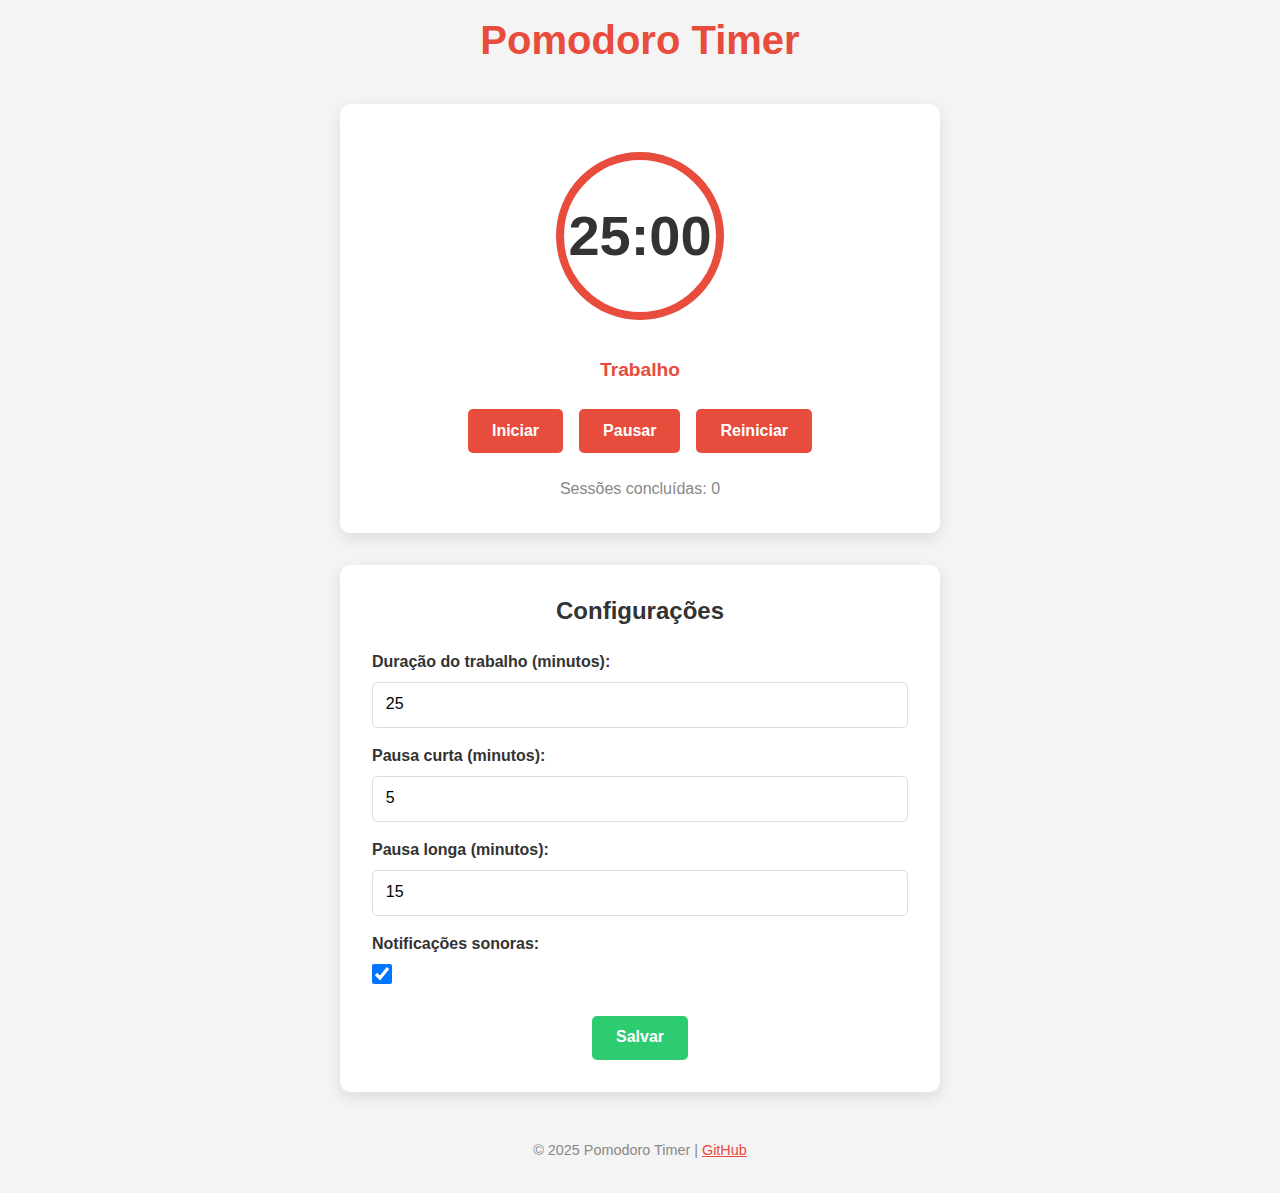
==== index.html @ 08240e0c "Pomodoro timer web simples em HTML/CSS/JS." ====
<!DOCTYPE html>
<html lang="pt-BR">

<head>
    <meta charset="UTF-8">
    <meta name="viewport" content="width=device-width, initial-scale=1.0">
    <meta name="description"
        content="Pomodoro Timer - Uma ferramenta para aumentar sua produtividade com o método Pomodoro">
    <meta name="keywords" content="pomodoro, timer, produtividade, foco, técnica pomodoro">
    <meta name="author" content="Seu Nome">
    <meta name="theme-color" content="#e74c3c">
    <title>Pomodoro Timer</title>
    <!-- Favicon -->
    <link rel="icon" href="assets/favicon.ico" type="image/x-icon">
    <!-- Manifest for PWA -->
    <link rel="manifest" href="manifest.json">
    <!-- CSS -->
    <link rel="stylesheet" href="css/reset.css">
    <link rel="stylesheet" href="css/style.css">
    <!-- Google Analytics -->
    <!-- Google tag (gtag.js) -->
    <script async src="https://www.googletagmanager.com/gtag/js?id=G-XXXXXXXXXX"></script>
    <script>
        window.dataLayer = window.dataLayer || [];
        function gtag() { dataLayer.push(arguments); }
        gtag('js', new Date());
        gtag('config', 'G-XXXXXXXXXX');

        // Track timer events
        function trackEvent(category, action, label) {
            gtag('event', action, {
                'event_category': category,
                'event_label': label
            });
        }
    </script>
</head>

<body>
    <header>
        <h1>Pomodoro Timer</h1>
    </header>

    <main>
        <section class="timer-container">
            <div class="progress-circle">
                <svg class="progress-ring" width="200" height="200">
                    <circle class="progress-ring-bg" cx="100" cy="100" r="80"></circle>
                    <circle class="progress-ring-circle" cx="100" cy="100" r="80" id="progress-ring-circle"></circle>
                </svg>
                <div class="timer-display">
                    <span id="minutes">25</span>:<span id="seconds">00</span>
                </div>
            </div>
            <div class="timer-mode">
                <span id="current-mode">Trabalho</span>
            </div>
            <div class="timer-controls">
                <button id="start-btn" class="btn">Iniciar</button>
                <button id="pause-btn" class="btn">Pausar</button>
                <button id="reset-btn" class="btn">Reiniciar</button>
            </div>
            <div class="session-counter">
                <span>Sessões concluídas: <span id="session-count">0</span></span>
            </div>
        </section>

        <section class="settings-container">
            <h2>Configurações</h2>
            <form id="settings-form">
                <div class="form-group">
                    <label for="work-duration">Duração do trabalho (minutos):</label>
                    <input type="number" id="work-duration" min="1" max="60" value="25">
                </div>
                <div class="form-group">
                    <label for="short-break-duration">Pausa curta (minutos):</label>
                    <input type="number" id="short-break-duration" min="1" max="30" value="5">
                </div>
                <div class="form-group">
                    <label for="long-break-duration">Pausa longa (minutos):</label>
                    <input type="number" id="long-break-duration" min="1" max="60" value="15">
                </div>
                <div class="form-group">
                    <label for="sound-enabled">Notificações sonoras:</label>
                    <input type="checkbox" id="sound-enabled" checked>
                </div>
                <button type="submit" class="btn">Salvar</button>
            </form>
        </section>
    </main>

    <footer>
        <p>&copy; 2025 Pomodoro Timer | <a href="https://github.com/matheusdmlopes/pomodoro-timer-web"
                target="_blank">GitHub</a></p>
    </footer>

    <!-- JavaScript -->
    <script src="js/settings.js"></script>
    <script src="js/timer.js"></script>
    <script src="js/main.js"></script>
</body>

</html>
---- css/style.css ----
/* Variables */
:root {
    --primary-color: #e74c3c;
    --primary-dark: #c0392b;
    --secondary-color: #2ecc71;
    --dark-color: #333;
    --light-color: #f4f4f4;
    --gray-color: #888;
    --transition: all 0.3s ease;
    --shadow: 0 5px 15px rgba(0, 0, 0, 0.1);
    --container-width: 600px;
}

/* Base Styles */
body {
    display: flex;
    flex-direction: column;
    min-height: 100vh;
    background-color: var(--light-color);
    padding: 1rem;
}

header {
    text-align: center;
    margin-bottom: 2rem;
}

h1 {
    color: var(--primary-color);
    font-size: 2.5rem;
    margin-bottom: 0.5rem;
}

main {
    flex: 1;
    display: flex;
    flex-direction: column;
    align-items: center;
    gap: 2rem;
    max-width: var(--container-width);
    margin: 0 auto;
    width: 100%;
}

footer {
    text-align: center;
    padding: 1rem 0;
    margin-top: 2rem;
    color: var(--gray-color);
    font-size: 0.9rem;
}

footer a {
    color: var(--primary-color);
    text-decoration: underline;
}

/* Timer Styles */
.timer-container {
    background-color: white;
    padding: 2rem;
    border-radius: 10px;
    box-shadow: var(--shadow);
    text-align: center;
    width: 100%;
    position: relative;
}

.timer-progress {
    position: absolute;
    width: 100%;
    height: 100%;
    top: 0;
    left: 0;
    z-index: 0;
    border-radius: 10px;
    overflow: hidden;
}

.progress-circle {
    position: relative;
    width: 200px;
    height: 200px;
    margin: 0 auto 20px;
}

.progress-ring {
    transform: rotate(-90deg);
    transform-origin: 50% 50%;
}

.progress-ring-circle {
    stroke: var(--primary-color);
    stroke-width: 8px;
    fill: transparent;
    stroke-dasharray: 502;
    stroke-dashoffset: 0;
    transition: stroke-dashoffset 0.5s ease;
}

.progress-ring-bg {
    stroke: #f1f1f1;
    stroke-width: 8px;
    fill: transparent;
}

.timer-display {
    font-size: 3.5rem;
    font-weight: bold;
    color: var(--dark-color);
    position: absolute;
    top: 50%;
    left: 50%;
    transform: translate(-50%, -50%);
    z-index: 1;
    width: 100%;
}

.timer-mode {
    font-size: 1.2rem;
    color: var(--primary-color);
    margin-bottom: 1.5rem;
    font-weight: 600;
}

.timer-controls {
    display: flex;
    justify-content: center;
    gap: 1rem;
    margin-bottom: 1.5rem;
}

.btn {
    background-color: var(--primary-color);
    color: white;
    border: none;
    padding: 0.8rem 1.5rem;
    border-radius: 5px;
    font-weight: 600;
    transition: var(--transition);
}

.btn:hover {
    background-color: var(--primary-dark);
    transform: translateY(-3px);
}

.session-counter {
    font-size: 1rem;
    color: var(--gray-color);
}

/* Settings Styles */
.settings-container {
    background-color: white;
    padding: 2rem;
    border-radius: 10px;
    box-shadow: var(--shadow);
    width: 100%;
}

.settings-container h2 {
    color: var(--dark-color);
    margin-bottom: 1.5rem;
    text-align: center;
}

#settings-form {
    display: flex;
    flex-direction: column;
    gap: 1rem;
}

.form-group {
    display: flex;
    flex-direction: column;
    gap: 0.5rem;
}

label {
    font-weight: 600;
    color: var(--dark-color);
}

input[type="number"] {
    padding: 0.8rem;
    border: 1px solid #ddd;
    border-radius: 5px;
    width: 100%;
}

input[type="checkbox"] {
    width: 20px;
    height: 20px;
}

#settings-form .btn {
    margin-top: 1rem;
    align-self: center;
    background-color: var(--secondary-color);
}

#settings-form .btn:hover {
    background-color: #27ae60;
}

/* Responsive */
@media (max-width: 768px) {
    :root {
        --container-width: 100%;
    }

    .timer-display {
        font-size: 3rem;
    }

    .progress-circle {
        width: 180px;
        height: 180px;
    }

    .progress-ring {
        width: 180px;
        height: 180px;
    }

    .timer-controls {
        flex-direction: column;
        align-items: center;
        gap: 0.8rem;
    }

    .btn {
        width: 100%;
        max-width: 200px;
    }

    .settings-container {
        padding: 1.5rem;
    }

    .form-group {
        flex-direction: column;
    }

    input[type="number"] {
        padding: 0.7rem;
    }
}

@media (max-width: 480px) {
    .timer-display {
        font-size: 2.5rem;
    }

    .progress-circle {
        width: 150px;
        height: 150px;
    }

    .progress-ring {
        width: 150px;
        height: 150px;
    }

    h1 {
        font-size: 2rem;
    }

    .timer-container,
    .settings-container {
        padding: 1rem;
    }
}
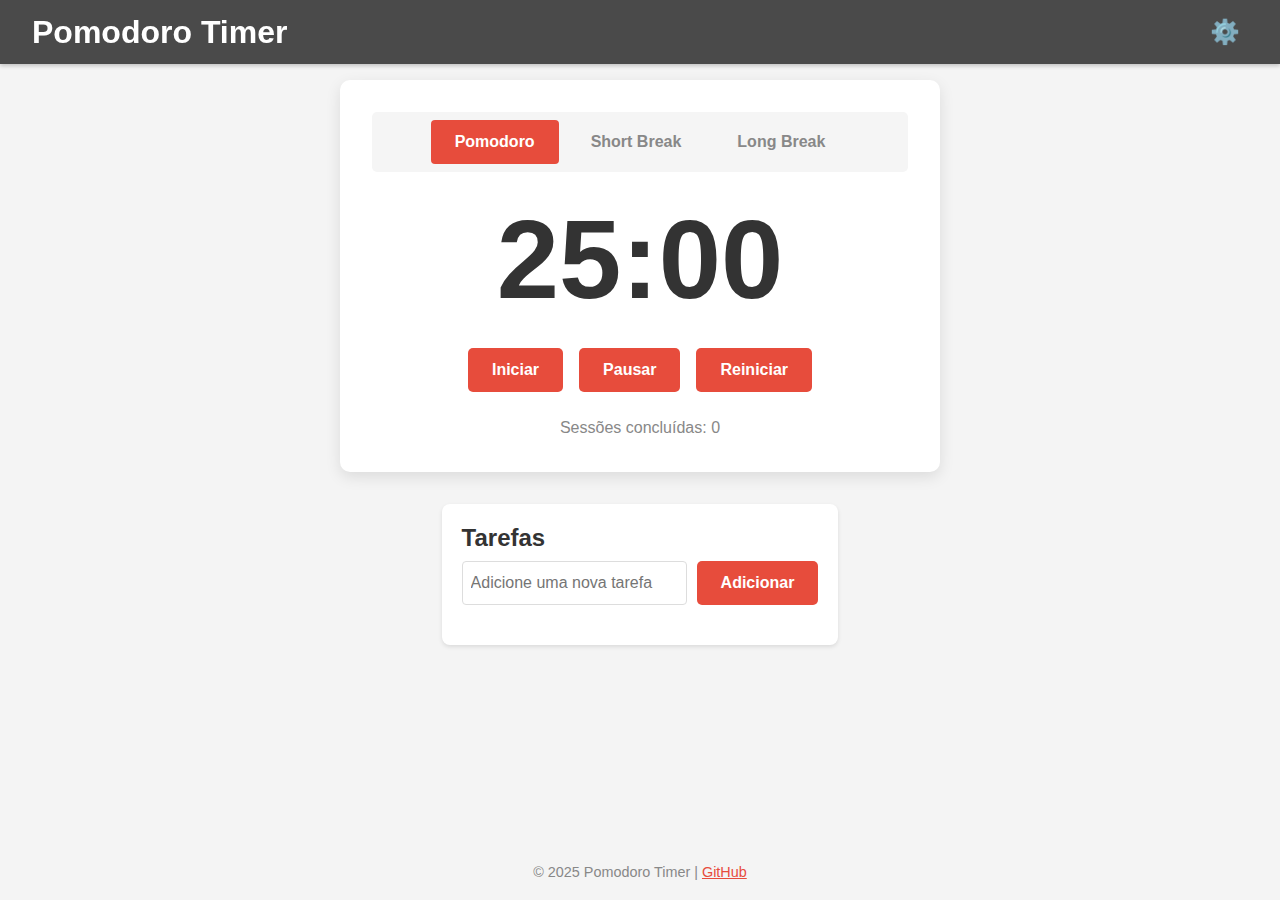
==== commit 6ebaaf6c: "Estilização e adição da feat de tasks" ====
--- a/index.html
+++ b/index.html
@@ -10,6 +10,16 @@
     <meta name="author" content="Seu Nome">
     <meta name="theme-color" content="#e74c3c">
     <title>Pomodoro Timer</title>
+    <!-- Google Tag Manager -->
+    <script>(function (w, d, s, l, i) {
+            w[l] = w[l] || []; w[l].push({
+                'gtm.start':
+                    new Date().getTime(), event: 'gtm.js'
+            }); var f = d.getElementsByTagName(s)[0],
+                j = d.createElement(s), dl = l != 'dataLayer' ? '&l=' + l : ''; j.async = true; j.src =
+                    'https://www.googletagmanager.com/gtm.js?id=' + i + dl; f.parentNode.insertBefore(j, f);
+        })(window, document, 'script', 'dataLayer', 'GTM-TQKS9H4X');</script>
+    <!-- End Google Tag Manager -->
     <!-- Favicon -->
     <link rel="icon" href="assets/favicon.ico" type="image/x-icon">
     <!-- Manifest for PWA -->
@@ -17,40 +27,27 @@
     <!-- CSS -->
     <link rel="stylesheet" href="css/reset.css">
     <link rel="stylesheet" href="css/style.css">
-    <!-- Google Analytics -->
-    <!-- Google tag (gtag.js) -->
-    <script async src="https://www.googletagmanager.com/gtag/js?id=G-XXXXXXXXXX"></script>
-    <script>
-        window.dataLayer = window.dataLayer || [];
-        function gtag() { dataLayer.push(arguments); }
-        gtag('js', new Date());
-        gtag('config', 'G-XXXXXXXXXX');
-
-        // Track timer events
-        function trackEvent(category, action, label) {
-            gtag('event', action, {
-                'event_category': category,
-                'event_label': label
-            });
-        }
-    </script>
 </head>
 
 <body>
+    <!-- Google Tag Manager (noscript) -->
+    <noscript><iframe src="https://www.googletagmanager.com/ns.html?id=GTM-TQKS9H4X" height="0" width="0"
+            style="display:none;visibility:hidden"></iframe></noscript>
+    <!-- End Google Tag Manager (noscript) -->
     <header>
         <h1>Pomodoro Timer</h1>
+        <button id="settings-btn" class="settings-btn" aria-label="Configurações">⚙️</button>
     </header>
 
     <main>
         <section class="timer-container">
-            <div class="progress-circle">
-                <svg class="progress-ring" width="200" height="200">
-                    <circle class="progress-ring-bg" cx="100" cy="100" r="80"></circle>
-                    <circle class="progress-ring-circle" cx="100" cy="100" r="80" id="progress-ring-circle"></circle>
-                </svg>
-                <div class="timer-display">
-                    <span id="minutes">25</span>:<span id="seconds">00</span>
-                </div>
+            <div class="timer-modes-nav">
+                <button class="mode-btn active" data-mode="pomodoro">Pomodoro</button>
+                <button class="mode-btn" data-mode="short-break">Short Break</button>
+                <button class="mode-btn" data-mode="long-break">Long Break</button>
+            </div>
+            <div class="timer-display">
+                <span id="minutes">25</span>:<span id="seconds">00</span>
             </div>
             <div class="timer-mode">
                 <span id="current-mode">Trabalho</span>
@@ -65,29 +62,85 @@
             </div>
         </section>
 
-        <section class="settings-container">
-            <h2>Configurações</h2>
+        <section class="tasks-container">
+            <h2>Tarefas</h2>
+            <form id="task-form">
+                <input type="text" id="task-input" placeholder="Adicione uma nova tarefa" required>
+                <button type="submit" class="btn">Adicionar</button>
+            </form>
+            <ul id="task-list">
+                <!-- Tasks will be added here dynamically -->
+            </ul>
+        </section>
+    </main>
+
+    <!-- Settings Modal -->
+    <div id="settings-modal" class="modal">
+        <div class="modal-content">
+            <div class="modal-header">
+                <h2>Configurações</h2>
+                <button id="close-settings" class="close-btn">&times;</button>
+            </div>
             <form id="settings-form">
-                <div class="form-group">
-                    <label for="work-duration">Duração do trabalho (minutos):</label>
-                    <input type="number" id="work-duration" min="1" max="60" value="25">
+                <div class="settings-section">
+                    <h3>Preferências do usuário</h3>
+                    <div class="form-group">
+                        <div class="checkbox-container">
+                            <input type="checkbox" id="show-time-in-title">
+                            <label for="show-time-in-title">Indicação do tempo no título?</label>
+                        </div>
+                    </div>
+                    <div class="form-group">
+                        <div class="checkbox-container">
+                            <input type="checkbox" id="sound-enabled" checked>
+                            <label for="sound-enabled">Notificações sonoras?</label>
+                        </div>
+                    </div>
                 </div>
-                <div class="form-group">
-                    <label for="short-break-duration">Pausa curta (minutos):</label>
-                    <input type="number" id="short-break-duration" min="1" max="30" value="5">
+
+                <div class="settings-section">
+                    <h3>Configurações de som</h3>
+                    <div class="form-group">
+                        <label for="sound-type">Selecione o som:</label>
+                        <select id="sound-type" class="form-control">
+                            <option value="beep">Beep</option>
+                            <option value="bell">Sino</option>
+                            <option value="alarm">Alarme</option>
+                            <option value="notification">Notificação</option>
+                        </select>
+                    </div>
+                    <div class="form-group">
+                        <label for="sound-volume">Selecione o volume:</label>
+                        <select id="sound-volume" class="form-control">
+                            <option value="0.0">Mudo</option>
+                            <option value="0.25">25%</option>
+                            <option value="0.5">50%</option>
+                            <option value="0.75">75%</option>
+                            <option value="1.0">100%</option>
+                        </select>
+                    </div>
                 </div>
-                <div class="form-group">
-                    <label for="long-break-duration">Pausa longa (minutos):</label>
-                    <input type="number" id="long-break-duration" min="1" max="60" value="15">
+
+                <div class="settings-section">
+                    <h3>Configurar tempos (em minutos)</h3>
+                    <div class="form-group">
+                        <label for="work-duration">Pomodoro:</label>
+                        <input type="number" id="work-duration" min="1" max="60" value="25">
+                    </div>
+                    <div class="form-group">
+                        <label for="short-break-duration">Pausa curta:</label>
+                        <input type="number" id="short-break-duration" min="1" max="30" value="5">
+                    </div>
+                    <div class="form-group">
+                        <label for="long-break-duration">Pausa longa:</label>
+                        <input type="number" id="long-break-duration" min="1" max="60" value="15">
+                    </div>
                 </div>
-                <div class="form-group">
-                    <label for="sound-enabled">Notificações sonoras:</label>
-                    <input type="checkbox" id="sound-enabled" checked>
-                </div>
+
                 <button type="submit" class="btn">Salvar</button>
             </form>
-        </section>
-    </main>
+        </div>
+    </div>
 
     <footer>
         <p>&copy; 2025 Pomodoro Timer | <a href="https://github.com/matheusdmlopes/pomodoro-timer-web"
@@ -97,6 +150,7 @@
     <!-- JavaScript -->
     <script src="js/settings.js"></script>
     <script src="js/timer.js"></script>
+    <script src="js/tasks.js"></script>
     <script src="js/main.js"></script>
 </body>
 
--- a/css/style.css
+++ b/css/style.css
@@ -17,12 +17,31 @@
     flex-direction: column;
     min-height: 100vh;
     background-color: var(--light-color);
-    padding: 1rem;
+    margin: 0;
+    padding: 0;
+    padding-top: 5rem;
 }
 
 header {
-    text-align: center;
-    margin-bottom: 2rem;
+    display: flex;
+    justify-content: space-between;
+    align-items: center;
+    padding: 1.2rem 2rem;
+    background-color: #4a4a4a;
+    box-shadow: 0 2px 4px rgba(0, 0, 0, 0.2);
+    position: fixed;
+    top: 0;
+    left: 0;
+    right: 0;
+    z-index: 1000;
+    height: 4rem;
+}
+
+header h1 {
+    color: white;
+    font-size: 2rem;
+    margin: 0;
+    padding: 0;
 }
 
 h1 {
@@ -66,61 +85,48 @@
     position: relative;
 }
 
-.timer-progress {
-    position: absolute;
-    width: 100%;
-    height: 100%;
-    top: 0;
-    left: 0;
-    z-index: 0;
-    border-radius: 10px;
-    overflow: hidden;
-}
-
-.progress-circle {
-    position: relative;
-    width: 200px;
-    height: 200px;
-    margin: 0 auto 20px;
-}
-
-.progress-ring {
-    transform: rotate(-90deg);
-    transform-origin: 50% 50%;
-}
-
-.progress-ring-circle {
-    stroke: var(--primary-color);
-    stroke-width: 8px;
-    fill: transparent;
-    stroke-dasharray: 502;
-    stroke-dashoffset: 0;
-    transition: stroke-dashoffset 0.5s ease;
-}
-
-.progress-ring-bg {
-    stroke: #f1f1f1;
-    stroke-width: 8px;
-    fill: transparent;
+.timer-modes-nav {
+    display: flex;
+    justify-content: center;
+    gap: 0.5rem;
+    margin-bottom: 2rem;
+    background-color: #f5f5f5;
+    padding: 0.5rem;
+    border-radius: 5px;
+}
+
+.mode-btn {
+    background: none;
+    border: none;
+    padding: 0.8rem 1.5rem;
+    font-size: 1rem;
+    font-weight: 600;
+    color: var(--gray-color);
+    cursor: pointer;
+    transition: all 0.3s ease;
+    border-radius: 4px;
+}
+
+.mode-btn:hover {
+    background-color: rgba(0, 0, 0, 0.05);
+}
+
+.mode-btn.active {
+    background-color: var(--primary-color);
+    color: white;
+}
+
+/* Hide the timer-mode text since we now have the navigation */
+.timer-mode {
+    display: none;
 }
 
 .timer-display {
-    font-size: 3.5rem;
+    font-size: 7rem;
     font-weight: bold;
     color: var(--dark-color);
-    position: absolute;
-    top: 50%;
-    left: 50%;
-    transform: translate(-50%, -50%);
-    z-index: 1;
-    width: 100%;
-}
-
-.timer-mode {
-    font-size: 1.2rem;
-    color: var(--primary-color);
-    margin-bottom: 1.5rem;
-    font-weight: 600;
+    margin: 2rem 0;
+    line-height: 1;
 }
 
 .timer-controls {
@@ -171,37 +177,103 @@
     gap: 1rem;
 }
 
+.settings-section {
+    margin-bottom: 2rem;
+    padding-bottom: 1.5rem;
+    border-bottom: 1px solid #eee;
+}
+
+.settings-section:last-of-type {
+    border-bottom: none;
+    padding-bottom: 0;
+}
+
+.settings-section h3 {
+    font-size: 1.2rem;
+    color: var(--dark-color);
+    margin-bottom: 1.2rem;
+    font-weight: 600;
+}
+
 .form-group {
-    display: flex;
-    flex-direction: column;
-    gap: 0.5rem;
-}
-
-label {
-    font-weight: 600;
+    margin-bottom: 1rem;
+}
+
+.form-group:last-child {
+    margin-bottom: 0;
+}
+
+.form-group label {
+    font-weight: 500;
     color: var(--dark-color);
-}
-
-input[type="number"] {
+    font-size: 1rem;
+}
+
+.form-group input[type="number"] {
     padding: 0.8rem;
-    border: 1px solid #ddd;
-    border-radius: 5px;
-    width: 100%;
-}
-
-input[type="checkbox"] {
-    width: 20px;
-    height: 20px;
+    border: 2px solid #e1e1e1;
+    border-radius: 8px;
+    width: 100%;
+    max-width: 120px;
+}
+
+.form-group input[type="checkbox"] {
+    width: 22px;
+    height: 22px;
+    border: 2px solid #e1e1e1;
+    border-radius: 4px;
+    cursor: pointer;
+    accent-color: var(--primary-color);
+}
+
+.form-control {
+    width: 100%;
+    padding: 0.8rem;
+    border: 2px solid #e1e1e1;
+    border-radius: 8px;
+    font-size: 1rem;
+    transition: all 0.3s ease;
+    background-color: white;
+    cursor: pointer;
+    appearance: none;
+    -webkit-appearance: none;
+    background-image: url("data:image/svg+xml;charset=UTF-8,%3csvg xmlns='http://www.w3.org/2000/svg' viewBox='0 0 24 24' fill='none' stroke='currentColor' stroke-width='2' stroke-linecap='round' stroke-linejoin='round'%3e%3cpolyline points='6 9 12 15 18 9'%3e%3c/polyline%3e%3c/svg%3e");
+    background-repeat: no-repeat;
+    background-position: right 1rem center;
+    background-size: 1em;
+    padding-right: 2.5rem;
+}
+
+.form-control:focus {
+    border-color: var(--primary-color);
+    outline: none;
+    box-shadow: 0 0 0 3px rgba(231, 76, 60, 0.1);
+}
+
+.form-control:hover {
+    border-color: var(--primary-color);
+}
+
+.checkbox-container {
+    display: flex;
+    align-items: center;
+    gap: 0.8rem;
+    padding: 0.5rem 0;
+}
+
+.checkbox-container label {
+    font-size: 1rem;
+    color: var(--dark-color);
+    cursor: pointer;
+}
+
+.checkbox-container input[type="checkbox"] {
+    margin: 0;
+    cursor: pointer;
 }
 
 #settings-form .btn {
     margin-top: 1rem;
-    align-self: center;
-    background-color: var(--secondary-color);
-}
-
-#settings-form .btn:hover {
-    background-color: #27ae60;
 }
 
 /* Responsive */
@@ -211,17 +283,7 @@
     }
 
     .timer-display {
-        font-size: 3rem;
-    }
-
-    .progress-circle {
-        width: 180px;
-        height: 180px;
-    }
-
-    .progress-ring {
-        width: 180px;
-        height: 180px;
+        font-size: 6rem;
     }
 
     .timer-controls {
@@ -250,25 +312,233 @@
 
 @media (max-width: 480px) {
     .timer-display {
-        font-size: 2.5rem;
-    }
-
-    .progress-circle {
-        width: 150px;
-        height: 150px;
-    }
-
-    .progress-ring {
-        width: 150px;
-        height: 150px;
-    }
-
-    h1 {
-        font-size: 2rem;
+        font-size: 4rem;
     }
 
     .timer-container,
     .settings-container {
         padding: 1rem;
     }
+}
+
+.tasks-container {
+    background: #fff;
+    padding: 20px;
+    border-radius: 8px;
+    box-shadow: 0 2px 4px rgba(0, 0, 0, 0.1);
+    margin-bottom: 20px;
+}
+
+#task-form {
+    display: flex;
+    gap: 10px;
+    margin-bottom: 20px;
+}
+
+#task-input {
+    flex: 1;
+    padding: 8px;
+    border: 1px solid #ddd;
+    border-radius: 4px;
+}
+
+#task-list {
+    list-style: none;
+    padding: 0;
+}
+
+.task-item {
+    display: flex;
+    align-items: center;
+    padding: 10px;
+    border-bottom: 1px solid #eee;
+}
+
+.task-item:last-child {
+    border-bottom: none;
+}
+
+.task-content {
+    flex: 1;
+    display: flex;
+    align-items: center;
+    gap: 10px;
+}
+
+.task-checkbox {
+    width: 20px;
+    height: 20px;
+}
+
+.task-text {
+    flex: 1;
+}
+
+.task-pomodoros {
+    background: #e74c3c;
+    color: white;
+    padding: 2px 8px;
+    border-radius: 12px;
+    font-size: 0.8em;
+}
+
+.task-actions {
+    display: flex;
+    gap: 10px;
+}
+
+.task-actions button {
+    background: none;
+    border: none;
+    cursor: pointer;
+    color: #666;
+}
+
+.task-actions button:hover {
+    color: #e74c3c;
+}
+
+.completed {
+    text-decoration: line-through;
+    color: #888;
+}
+
+/* Header Styles */
+/* Header styling is already defined in the Base Styles section above */
+
+.settings-btn {
+    background: none;
+    border: none;
+    font-size: 1.5rem;
+    cursor: pointer;
+    padding: 0.5rem;
+    border-radius: 50%;
+    transition: background-color 0.3s;
+    color: white;
+}
+
+.settings-btn:hover {
+    background-color: rgba(255, 255, 255, 0.1);
+}
+
+/* Modal Styles */
+.modal {
+    display: none;
+    position: fixed;
+    top: 0;
+    left: 0;
+    width: 100%;
+    height: 100%;
+    background-color: rgba(0, 0, 0, 0.6);
+    z-index: 1001;
+    justify-content: center;
+    align-items: center;
+    backdrop-filter: blur(3px);
+}
+
+.modal.show {
+    display: flex;
+}
+
+.modal-content {
+    background-color: #fff;
+    padding: 2.5rem;
+    border-radius: 16px;
+    width: 90%;
+    max-width: 500px;
+    max-height: 90vh;
+    overflow-y: auto;
+    position: relative;
+    animation: modalFadeIn 0.3s ease-out;
+    box-shadow: 0 10px 25px rgba(0, 0, 0, 0.2);
+}
+
+.modal-header {
+    display: flex;
+    justify-content: space-between;
+    align-items: center;
+    margin-bottom: 2rem;
+    padding-bottom: 1rem;
+    border-bottom: 2px solid #f0f0f0;
+}
+
+.modal-header h2 {
+    font-size: 1.8rem;
+    color: var(--dark-color);
+    font-weight: 600;
+    margin: 0;
+}
+
+.close-btn {
+    background: none;
+    border: none;
+    font-size: 2rem;
+    cursor: pointer;
+    padding: 0.5rem;
+    color: #666;
+    transition: all 0.3s ease;
+    border-radius: 50%;
+    width: 40px;
+    height: 40px;
+    display: flex;
+    align-items: center;
+    justify-content: center;
+    margin: -0.5rem;
+}
+
+.close-btn:hover {
+    color: var(--primary-color);
+    background-color: rgba(231, 76, 60, 0.1);
+}
+
+/* Responsive adjustments */
+@media (max-width: 600px) {
+    .modal-content {
+        width: 95%;
+        padding: 1.5rem;
+        border-radius: 12px;
+    }
+
+    .modal-header h2 {
+        font-size: 1.5rem;
+    }
+
+    .form-group label {
+        font-size: 0.95rem;
+    }
+
+    .settings-section {
+        margin-bottom: 1.5rem;
+        padding-bottom: 1rem;
+    }
+
+    .settings-section h3 {
+        font-size: 1.1rem;
+        margin-bottom: 1rem;
+    }
+}
+
+/* Removing/hiding progress circle elements */
+.progress-circle,
+.progress-ring,
+.progress-ring-circle,
+.progress-ring-bg {
+    display: none;
+}
+
+.form-control {
+    width: 100%;
+    padding: 8px;
+    border: 1px solid #ddd;
+    border-radius: 4px;
+    margin-top: 5px;
+}
+
+select.form-control {
+    background-color: white;
+    cursor: pointer;
+}
+
+select.form-control:hover {
+    border-color: #e74c3c;
 }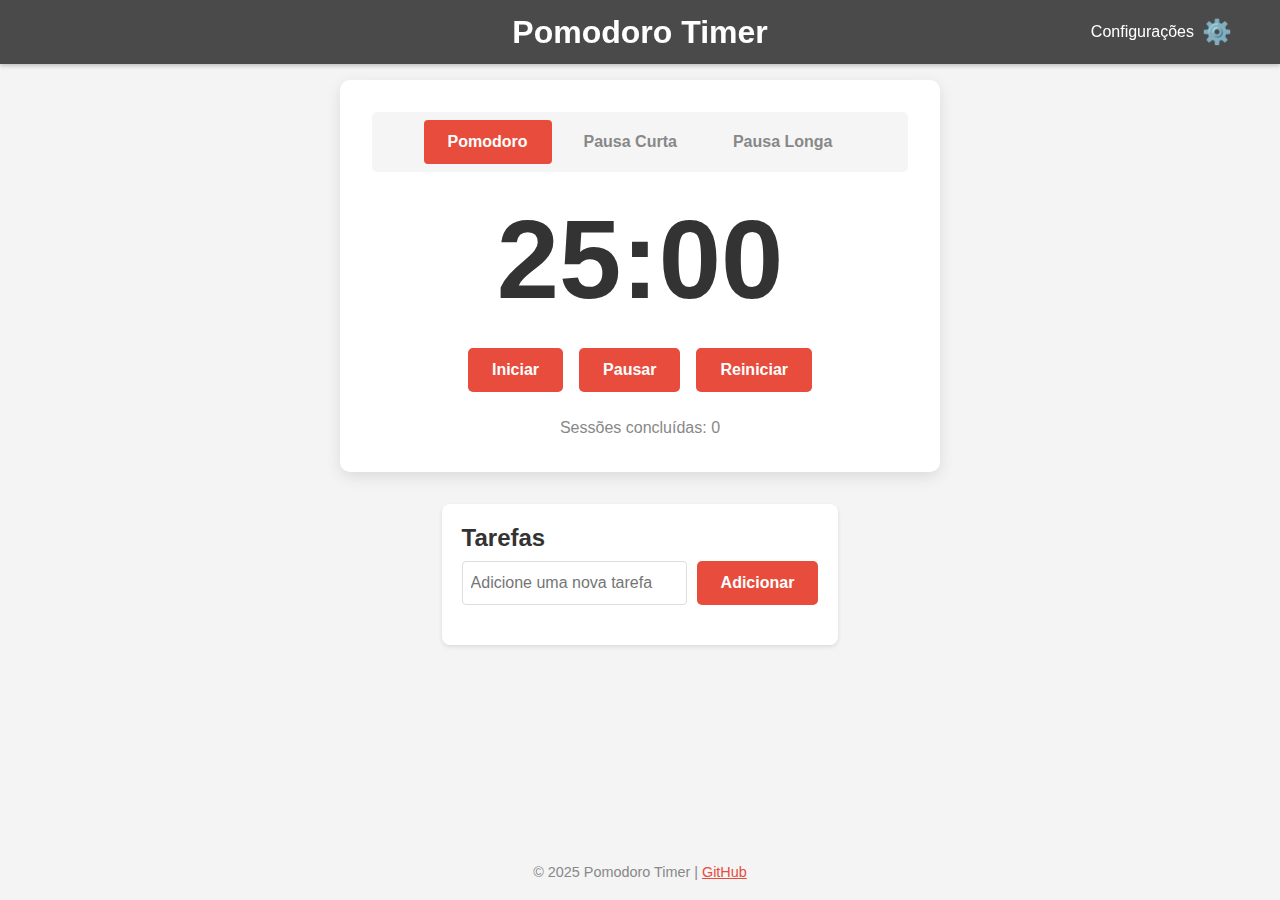
==== commit 900cc23a: "Correção do estilo do botão config" ====
--- a/index.html
+++ b/index.html
@@ -36,15 +36,18 @@
     <!-- End Google Tag Manager (noscript) -->
     <header>
         <h1>Pomodoro Timer</h1>
-        <button id="settings-btn" class="settings-btn" aria-label="Configurações">⚙️</button>
+        <button id="settings-btn" class="settings-btn" aria-label="Configurações">
+            <span class="settings-text">Configurações</span>
+            <span class="settings-icon">⚙️</span>
+        </button>
     </header>
 
     <main>
         <section class="timer-container">
             <div class="timer-modes-nav">
                 <button class="mode-btn active" data-mode="pomodoro">Pomodoro</button>
-                <button class="mode-btn" data-mode="short-break">Short Break</button>
-                <button class="mode-btn" data-mode="long-break">Long Break</button>
+                <button class="mode-btn" data-mode="short-break">Pausa Curta</button>
+                <button class="mode-btn" data-mode="long-break">Pausa Longa</button>
             </div>
             <div class="timer-display">
                 <span id="minutes">25</span>:<span id="seconds">00</span>
--- a/css/style.css
+++ b/css/style.css
@@ -42,6 +42,9 @@
     font-size: 2rem;
     margin: 0;
     padding: 0;
+    position: absolute;
+    left: 50%;
+    transform: translateX(-50%);
 }
 
 h1 {
@@ -319,6 +322,20 @@
     .settings-container {
         padding: 1rem;
     }
+
+    .settings-text {
+        display: none;
+        /* Hide text on very small screens */
+    }
+
+    header h1 {
+        font-size: 1.6rem;
+        /* Slightly smaller title on mobile */
+    }
+
+    .settings-btn {
+        padding: 0.5rem;
+    }
 }
 
 .tasks-container {
@@ -406,15 +423,36 @@
 /* Header Styles */
 /* Header styling is already defined in the Base Styles section above */
 
+.settings-wrapper {
+    display: flex;
+    align-items: center;
+    gap: 0.5rem;
+    color: white;
+}
+
+.settings-text {
+    font-size: 1rem;
+    font-weight: 500;
+}
+
 .settings-btn {
     background: none;
     border: none;
-    font-size: 1.5rem;
-    cursor: pointer;
-    padding: 0.5rem;
-    border-radius: 50%;
+    cursor: pointer;
+    padding: 0.5rem 1rem;
+    border-radius: 5px;
     transition: background-color 0.3s;
     color: white;
+    display: flex;
+    align-items: center;
+    gap: 0.5rem;
+    margin-left: auto;
+}
+
+.settings-icon {
+    font-size: 1.5rem;
+    display: flex;
+    align-items: center;
 }
 
 .settings-btn:hover {
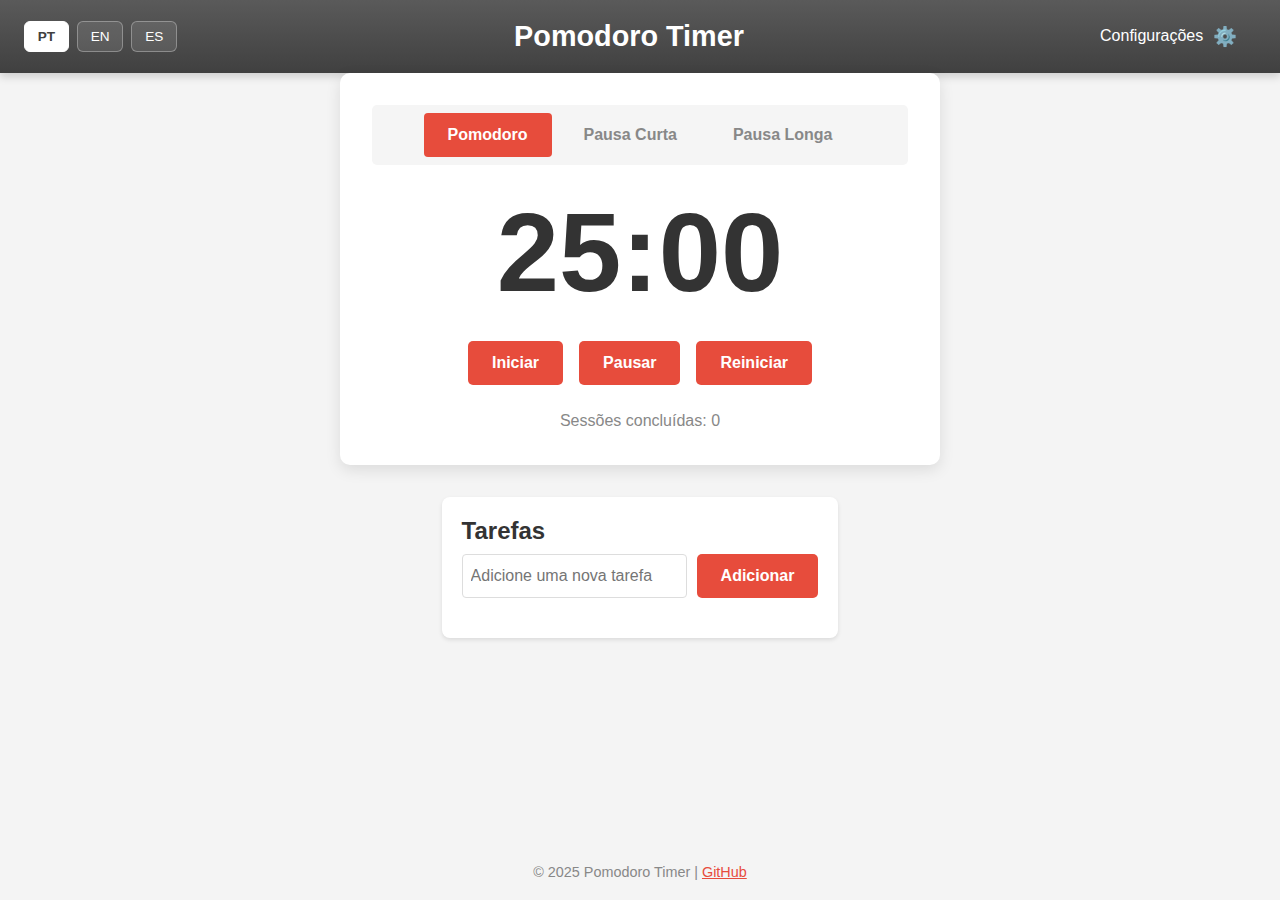
==== commit db6af499: "Add traduções pra página e estilização" ====
--- a/index.html
+++ b/index.html
@@ -1,15 +1,14 @@
 <!DOCTYPE html>
-<html lang="pt-BR">
+<html lang="pt-BR" data-lang="pt-BR">
 
 <head>
     <meta charset="UTF-8">
     <meta name="viewport" content="width=device-width, initial-scale=1.0">
-    <meta name="description"
-        content="Pomodoro Timer - Uma ferramenta para aumentar sua produtividade com o método Pomodoro">
-    <meta name="keywords" content="pomodoro, timer, produtividade, foco, técnica pomodoro">
-    <meta name="author" content="Seu Nome">
+    <meta name="description" content="" data-i18n="metaDescription">
+    <meta name="keywords" content="" data-i18n="metaKeywords">
+    <meta name="author" content="Matheus De Marco Lopes">
     <meta name="theme-color" content="#e74c3c">
-    <title>Pomodoro Timer</title>
+    <title data-i18n="appTitle">Pomodoro Timer</title>
     <!-- Google Tag Manager -->
     <script>(function (w, d, s, l, i) {
             w[l] = w[l] || []; w[l].push({
@@ -35,9 +34,14 @@
             style="display:none;visibility:hidden"></iframe></noscript>
     <!-- End Google Tag Manager (noscript) -->
     <header>
-        <h1>Pomodoro Timer</h1>
-        <button id="settings-btn" class="settings-btn" aria-label="Configurações">
-            <span class="settings-text">Configurações</span>
+        <div class="language-switcher">
+            <button class="lang-btn" data-lang="pt">PT</button>
+            <button class="lang-btn" data-lang="en">EN</button>
+            <button class="lang-btn" data-lang="es">ES</button>
+        </div>
+        <h1 data-i18n="headerTitle">Pomodoro Timer</h1>
+        <button id="settings-btn" class="settings-btn" aria-label="" data-i18n-label="settingsBtnLabel">
+            <span class="settings-text" data-i18n="settingsBtnText">Configurações</span>
             <span class="settings-icon">⚙️</span>
         </button>
     </header>
@@ -45,31 +49,31 @@
     <main>
         <section class="timer-container">
             <div class="timer-modes-nav">
-                <button class="mode-btn active" data-mode="pomodoro">Pomodoro</button>
-                <button class="mode-btn" data-mode="short-break">Pausa Curta</button>
-                <button class="mode-btn" data-mode="long-break">Pausa Longa</button>
+                <button class="mode-btn active" data-mode="pomodoro" data-i18n="modePomodoro">Pomodoro</button>
+                <button class="mode-btn" data-mode="short-break" data-i18n="modeShortBreak">Pausa Curta</button>
+                <button class="mode-btn" data-mode="long-break" data-i18n="modeLongBreak">Pausa Longa</button>
             </div>
             <div class="timer-display">
                 <span id="minutes">25</span>:<span id="seconds">00</span>
             </div>
             <div class="timer-mode">
-                <span id="current-mode">Trabalho</span>
+                <span id="current-mode" data-i18n="timerModeWork">Trabalho</span>
             </div>
             <div class="timer-controls">
-                <button id="start-btn" class="btn">Iniciar</button>
-                <button id="pause-btn" class="btn">Pausar</button>
-                <button id="reset-btn" class="btn">Reiniciar</button>
+                <button id="start-btn" class="btn" data-i18n="startBtn">Iniciar</button>
+                <button id="pause-btn" class="btn" data-i18n="pauseBtn">Pausar</button>
+                <button id="reset-btn" class="btn" data-i18n="resetBtn">Reiniciar</button>
             </div>
             <div class="session-counter">
-                <span>Sessões concluídas: <span id="session-count">0</span></span>
+                <span data-i18n="sessionCounter">Sessões concluídas:</span> <span id="session-count">0</span>
             </div>
         </section>
 
         <section class="tasks-container">
-            <h2>Tarefas</h2>
+            <h2 data-i18n="tasksTitle">Tarefas</h2>
             <form id="task-form">
-                <input type="text" id="task-input" placeholder="Adicione uma nova tarefa" required>
-                <button type="submit" class="btn">Adicionar</button>
+                <input type="text" id="task-input" placeholder="" data-i18n-placeholder="taskInputPlaceholder" required>
+                <button type="submit" class="btn" data-i18n="addTaskBtn">Adicionar</button>
             </form>
             <ul id="task-list">
                 <!-- Tasks will be added here dynamically -->
@@ -81,76 +85,78 @@
     <div id="settings-modal" class="modal">
         <div class="modal-content">
             <div class="modal-header">
-                <h2>Configurações</h2>
+                <h2 data-i18n="modalSettingsTitle">Configurações</h2>
                 <button id="close-settings" class="close-btn">&times;</button>
             </div>
             <form id="settings-form">
                 <div class="settings-section">
-                    <h3>Preferências do usuário</h3>
+                    <h3 data-i18n="modalUserPrefsTitle">Preferências do usuário</h3>
                     <div class="form-group">
                         <div class="checkbox-container">
                             <input type="checkbox" id="show-time-in-title">
-                            <label for="show-time-in-title">Indicação do tempo no título?</label>
+                            <label for="show-time-in-title" data-i18n="prefShowTimeInTitle">Indicação do tempo no
+                                título?</label>
                         </div>
                     </div>
                     <div class="form-group">
                         <div class="checkbox-container">
                             <input type="checkbox" id="sound-enabled" checked>
-                            <label for="sound-enabled">Notificações sonoras?</label>
+                            <label for="sound-enabled" data-i18n="prefSoundNotifications">Notificações sonoras?</label>
                         </div>
                     </div>
                 </div>
 
                 <div class="settings-section">
-                    <h3>Configurações de som</h3>
+                    <h3 data-i18n="modalSoundSettingsTitle">Configurações de som</h3>
                     <div class="form-group">
-                        <label for="sound-type">Selecione o som:</label>
+                        <label for="sound-type" data-i18n="soundTypeLabel">Selecione o som:</label>
                         <select id="sound-type" class="form-control">
-                            <option value="beep">Beep</option>
-                            <option value="bell">Sino</option>
-                            <option value="alarm">Alarme</option>
-                            <option value="notification">Notificação</option>
+                            <option value="beep" data-i18n="soundTypeBeep">Beep</option>
+                            <option value="bell" data-i18n="soundTypeBell">Sino</option>
+                            <option value="alarm" data-i18n="soundTypeAlarm">Alarme</option>
+                            <option value="notification" data-i18n="soundTypeNotification">Notificação</option>
                         </select>
                     </div>
                     <div class="form-group">
-                        <label for="sound-volume">Selecione o volume:</label>
+                        <label for="sound-volume" data-i18n="soundVolumeLabel">Selecione o volume:</label>
                         <select id="sound-volume" class="form-control">
-                            <option value="0.0">Mudo</option>
-                            <option value="0.25">25%</option>
-                            <option value="0.5">50%</option>
-                            <option value="0.75">75%</option>
-                            <option value="1.0">100%</option>
+                            <option value="0.0" data-i18n="volumeMute">Mudo</option>
+                            <option value="0.25" data-i18n="volume25">25%</option>
+                            <option value="0.5" data-i18n="volume50">50%</option>
+                            <option value="0.75" data-i18n="volume75">75%</option>
+                            <option value="1.0" data-i18n="volume100">100%</option>
                         </select>
                     </div>
                 </div>
 
                 <div class="settings-section">
-                    <h3>Configurar tempos (em minutos)</h3>
+                    <h3 data-i18n="modalTimeSettingsTitle">Configurar tempos (em minutos)</h3>
                     <div class="form-group">
-                        <label for="work-duration">Pomodoro:</label>
+                        <label for="work-duration" data-i18n="timePomodoroLabel">Pomodoro:</label>
                         <input type="number" id="work-duration" min="1" max="60" value="25">
                     </div>
                     <div class="form-group">
-                        <label for="short-break-duration">Pausa curta:</label>
+                        <label for="short-break-duration" data-i18n="timeShortBreakLabel">Pausa curta:</label>
                         <input type="number" id="short-break-duration" min="1" max="30" value="5">
                     </div>
                     <div class="form-group">
-                        <label for="long-break-duration">Pausa longa:</label>
+                        <label for="long-break-duration" data-i18n="timeLongBreakLabel">Pausa longa:</label>
                         <input type="number" id="long-break-duration" min="1" max="60" value="15">
                     </div>
                 </div>
 
-                <button type="submit" class="btn">Salvar</button>
+                <button type="submit" class="btn" data-i18n="saveBtn">Salvar</button>
             </form>
         </div>
     </div>
 
     <footer>
-        <p>&copy; 2025 Pomodoro Timer | <a href="https://github.com/matheusdmlopes/pomodoro-timer-web"
-                target="_blank">GitHub</a></p>
+        <p>&copy; 2025 Pomodoro Timer | <a href="https://github.com/matheusdmlopes/pomodoro-timer-web" target="_blank"
+                data-i18n="footerGitHubLink">GitHub</a></p>
     </footer>
 
     <!-- JavaScript -->
+    <script src="js/i18n.js"></script>
     <script src="js/settings.js"></script>
     <script src="js/timer.js"></script>
     <script src="js/tasks.js"></script>
--- a/css/style.css
+++ b/css/style.css
@@ -19,32 +19,59 @@
     background-color: var(--light-color);
     margin: 0;
     padding: 0;
-    padding-top: 5rem;
 }
 
 header {
-    display: flex;
-    justify-content: space-between;
-    align-items: center;
-    padding: 1.2rem 2rem;
-    background-color: #4a4a4a;
-    box-shadow: 0 2px 4px rgba(0, 0, 0, 0.2);
-    position: fixed;
-    top: 0;
-    left: 0;
-    right: 0;
-    z-index: 1000;
-    height: 4rem;
+    display: grid;
+    grid-template-columns: auto 1fr auto;
+    align-items: center;
+    padding: 1rem 1.5rem;
+    background: linear-gradient(to bottom, #5a5a5a, #404040);
+    box-shadow: 0 4px 8px rgba(0, 0, 0, 0.15);
+    height: auto;
+    min-height: 4rem;
+    color: white;
+    gap: 1rem;
+}
+
+.language-switcher {
+    grid-column: 1 / 2;
+    display: flex;
+    gap: 0.5rem;
+}
+
+.lang-btn {
+    background-color: rgba(255, 255, 255, 0.1);
+    border: 1px solid rgba(255, 255, 255, 0.3);
+    color: white;
+    padding: 0.4rem 0.8rem;
+    border-radius: 6px;
+    cursor: pointer;
+    font-size: 0.85rem;
+    font-weight: 500;
+    transition: background-color 0.3s, border-color 0.3s;
+}
+
+.lang-btn:hover {
+    background-color: rgba(255, 255, 255, 0.2);
+    border-color: rgba(255, 255, 255, 0.5);
+}
+
+.lang-btn.active {
+    background-color: white;
+    color: #404040;
+    border-color: white;
+    font-weight: 600;
 }
 
 header h1 {
-    color: white;
-    font-size: 2rem;
+    grid-column: 2 / 3;
+    color: white;
+    font-size: 1.8rem;
+    font-weight: 600;
     margin: 0;
     padding: 0;
-    position: absolute;
-    left: 50%;
-    transform: translateX(-50%);
+    text-align: center;
 }
 
 h1 {
@@ -325,16 +352,21 @@
 
     .settings-text {
         display: none;
-        /* Hide text on very small screens */
+    }
+
+    header {
+        padding: 0.8rem 1.5rem;
+        grid-template-columns: auto 1fr auto;
     }
 
     header h1 {
-        font-size: 1.6rem;
-        /* Slightly smaller title on mobile */
+        font-size: 1.5rem;
+        grid-column: 2 / 3;
     }
 
     .settings-btn {
-        padding: 0.5rem;
+        padding: 0.6rem;
+        grid-column: 3 / 4;
     }
 }
 
@@ -436,27 +468,29 @@
 }
 
 .settings-btn {
+    grid-column: 3 / 4;
+    justify-self: end;
     background: none;
     border: none;
     cursor: pointer;
-    padding: 0.5rem 1rem;
-    border-radius: 5px;
-    transition: background-color 0.3s;
-    color: white;
-    display: flex;
-    align-items: center;
-    gap: 0.5rem;
-    margin-left: auto;
+    padding: 0.6rem 1.2rem;
+    border-radius: 8px;
+    transition: background-color 0.3s, box-shadow 0.3s;
+    color: white;
+    display: flex;
+    align-items: center;
+    gap: 0.6rem;
 }
 
 .settings-icon {
-    font-size: 1.5rem;
+    font-size: 1.2rem;
     display: flex;
     align-items: center;
 }
 
 .settings-btn:hover {
     background-color: rgba(255, 255, 255, 0.1);
+    box-shadow: 0 0 5px rgba(255, 255, 255, 0.2);
 }
 
 /* Modal Styles */
@@ -579,4 +613,46 @@
 
 select.form-control:hover {
     border-color: #e74c3c;
+}
+
+@media (max-width: 600px) {
+    header {
+        grid-template-columns: 1fr auto;
+        padding: 0.8rem 1rem;
+        gap: 0.8rem;
+    }
+
+    .language-switcher {
+        grid-column: 1 / 2;
+        justify-self: start;
+    }
+
+    header h1 {
+        grid-column: 1 / -1;
+        grid-row: 2 / 3;
+        font-size: 1.5rem;
+        text-align: center;
+        margin-top: 0.5rem;
+    }
+
+    .settings-btn {
+        grid-column: 2 / 3;
+        grid-row: 1 / 2;
+        justify-self: end;
+    }
+
+    .settings-text {
+        display: none;
+    }
+}
+
+@media (max-width: 480px) {
+    .lang-btn {
+        padding: 0.3rem 0.6rem;
+        font-size: 0.8rem;
+    }
+
+    header h1 {
+        font-size: 1.4rem;
+    }
 }